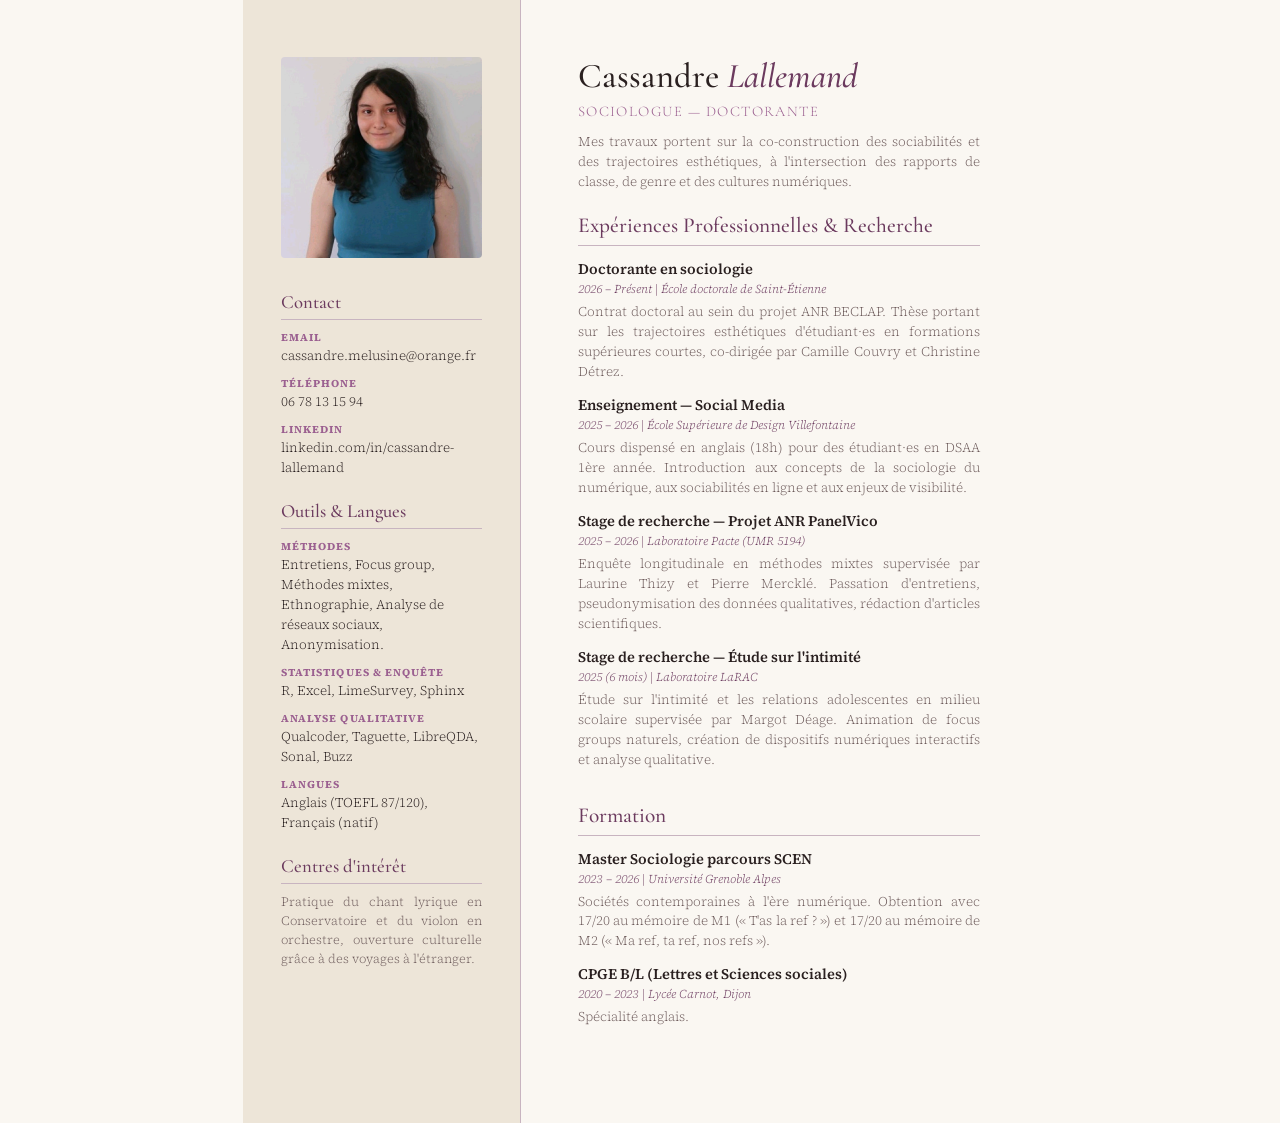
==== pages/CV.html @ e0fe2181 "edit ajout du CV" ====
<!DOCTYPE html>
<html lang="fr">
<head>
  <meta charset="UTF-8" />
  <meta name="viewport" content="width=device-width, initial-scale=1.0" />
  <title>CV — Cassandre Lallemand</title>
  <link rel="preconnect" href="https://fonts.googleapis.com" />
  <link rel="preconnect" href="https://fonts.gstatic.com" crossorigin />
  <link href="https://fonts.googleapis.com/css2?family=Cormorant+Garamond:ital,wght@0,400;0,500;0,600;1,400&family=Source+Serif+4:wght@300;400&display=swap" rel="stylesheet" />
  
  <style>
    /* Configuration spécifique pour l'impression A4 */
    @page {
      size: A4;
      margin: 0;
    }
    * { box-sizing: border-box; margin: 0; padding: 0; }
    
    body {
      font-family: 'Source Serif 4', Georgia, serif;
      font-weight: 300;
      font-size: 10.5pt;
      line-height: 1.5;
      color: #2A2020;
      background: #FAF7F2;
      width: 210mm;
      min-height: 297mm;
      margin: 0 auto;
      display: flex;
    }
    
    /* Colonne latérale (gauche) */
    .sidebar {
      width: 35%;
      background: #EDE5D8;
      padding: 15mm 10mm;
      display: flex;
      flex-direction: column;
      gap: 15px;
      border-right: 1px solid #C8B4C0;
    }
    
    /* Colonne principale (droite) */
    .main {
      width: 65%;
      padding: 15mm 15mm;
      display: flex;
      flex-direction: column;
      gap: 18px;
    }
    
    .photo {
      width: 100%;
      aspect-ratio: 1;
      border-radius: 4px;
      object-fit: cover;
      margin-bottom: 5px;
    }
    
    h1 {
      font-family: 'Cormorant Garamond', Georgia, serif;
      font-size: 26pt;
      font-weight: 500;
      line-height: 1.1;
      color: #2A2020;
      margin-bottom: 5px;
    }
    h1 em {
      color: #6B3A5E;
      font-style: italic;
    }
    
    .job-title {
      font-family: 'Cormorant Garamond', Georgia, serif;
      font-size: 11pt;
      letter-spacing: 0.1em;
      text-transform: uppercase;
      color: #9B6090;
      margin-bottom: 10px;
    }
    
    h2 {
      font-family: 'Cormorant Garamond', Georgia, serif;
      font-size: 16pt;
      font-weight: 500;
      color: #6B3A5E;
      border-bottom: 1px solid #C8B4C0;
      padding-bottom: 3px;
      margin-bottom: 12px;
    }
    
    .section-group { margin-bottom: 12px; }
    
    h3 {
      font-size: 11pt;
      font-weight: 600;
      color: #2A2020;
    }
    
    .meta {
      font-size: 9pt;
      color: #6B3A5E;
      margin-bottom: 4px;
      font-style: italic;
    }
    
    .desc {
      font-size: 10pt;
      color: #6E5C5C;
      text-align: justify;
    }
    
    .contact-item, .skill-item {
      font-size: 10pt;
      margin-bottom: 4px;
      color: #2A2020;
    }
    
    .contact-item strong {
      display: block;
      font-size: 8pt;
      text-transform: uppercase;
      letter-spacing: 0.1em;
      color: #9B6090;
      margin-top: 10px;
    }
    
    ul { padding-left: 15px; color: #6E5C5C; }
    li { margin-bottom: 3px; font-size: 10pt; }
  </style>
</head>
<body>

  <div class="sidebar">
    <img src="../image/profil.png" alt="Photo de Cassandre Lallemand" class="photo">
    
    <div style="margin-top: 10px;">
      <h2 style="font-size: 14pt; margin-bottom: 8px;">Contact</h2>
      <div class="contact-item">
        <strong>Email</strong>
        cassandre.melusine@orange.fr 
      </div>
      <div class="contact-item">
        <strong>Téléphone</strong>
        06 78 13 15 94 
      </div>
      <div class="contact-item">
        <strong>LinkedIn</strong>
        linkedin.com/in/cassandre-lallemand
      </div>
    </div>

    <div>
      <h2 style="font-size: 14pt; margin-bottom: 8px;">Outils & Langues</h2>
      <div class="contact-item">
        <strong>Méthodes</strong>
        Entretiens, Focus group, Méthodes mixtes, Ethnographie, Analyse de réseaux sociaux, Anonymisation.
      </div>
      <div class="contact-item">
        <strong>Statistiques & Enquête</strong>
        R, Excel, LimeSurvey, Sphinx
      </div>
      <div class="contact-item">
        <strong>Analyse qualitative</strong>
        Qualcoder, Taguette, LibreQDA, Sonal, Buzz
      </div>
      <div class="contact-item">
        <strong>Langues</strong>
        Anglais (TOEFL 87/120), Français (natif)
      </div>
    </div>

    <div>
      <h2 style="font-size: 14pt; margin-bottom: 8px;">Centres d'intérêt</h2>
      <div class="contact-item" style="color: #6E5C5C; text-align: justify; font-size: 9.5pt;">
        Pratique du chant lyrique en Conservatoire et du violon en orchestre, ouverture culturelle grâce à des voyages à l'étranger.
      </div>
    </div>
  </div>

  <div class="main">
    
    <div>
      <h1>Cassandre <em>Lallemand</em> </h1>
      <div class="job-title">Sociologue — Doctorante</div>
      <p class="desc">
        Mes travaux portent sur la co-construction des sociabilités et des trajectoires esthétiques, à l'intersection des rapports de classe, de genre et des cultures numériques.
      </p>
    </div>

    <div>
      <h2>Expériences Professionnelles & Recherche</h2>
      
      <div class="section-group">
        <h3>Doctorante en sociologie</h3>
        <div class="meta">2026 – Présent | École doctorale de Saint-Étienne</div>
        <p class="desc">
          Contrat doctoral au sein du projet ANR BECLAP. Thèse portant sur les trajectoires esthétiques d'étudiant·es en formations supérieures courtes, co-dirigée par Camille Couvry et Christine Détrez.
        </p>
      </div>

      <div class="section-group">
        <h3>Enseignement — Social Media</h3>
        <div class="meta">2025 – 2026 | École Supérieure de Design Villefontaine</div>
        <p class="desc">
          Cours dispensé en anglais (18h) pour des étudiant·es en DSAA 1ère année. Introduction aux concepts de la sociologie du numérique, aux sociabilités en ligne et aux enjeux de visibilité.
        </p>
      </div>

      <div class="section-group">
        <h3>Stage de recherche — Projet ANR PanelVico</h3>
        <div class="meta">2025 – 2026 | Laboratoire Pacte (UMR 5194)</div>
        <p class="desc">
          Enquête longitudinale en méthodes mixtes supervisée par Laurine Thizy et Pierre Mercklé. Passation d'entretiens, pseudonymisation des données qualitatives, rédaction d'articles scientifiques.
        </p>
      </div>

      <div class="section-group">
        <h3>Stage de recherche — Étude sur l'intimité</h3>
        <div class="meta">2025 (6 mois) | Laboratoire LaRAC</div>
        <p class="desc">
          Étude sur l'intimité et les relations adolescentes en milieu scolaire supervisée par Margot Déage. Animation de focus groups naturels, création de dispositifs numériques interactifs et analyse qualitative.
        </p>
      </div>
      
<div style="margin-top: 30px;">
      <h2>Formation</h2>
      
      <div class="section-group">
        <h3>Master Sociologie parcours SCEN</h3>
        <div class="meta">2023 – 2026 | Université Grenoble Alpes</div>
        <p class="desc">
          Sociétés contemporaines à l'ère numérique. Obtention avec 17/20 au mémoire de M1 (« T'as la ref ? ») et 17/20 au mémoire de M2 (« Ma ref, ta ref, nos refs »).
        </p>
      </div>

      <div class="section-group">
        <h3>CPGE B/L (Lettres et Sciences sociales)</h3>
        <div class="meta">2020 – 2023 | Lycée Carnot, Dijon</div>
        <p class="desc">Spécialité anglais.</p>
      </div>
    </div>

  </div>
</body>
</html>
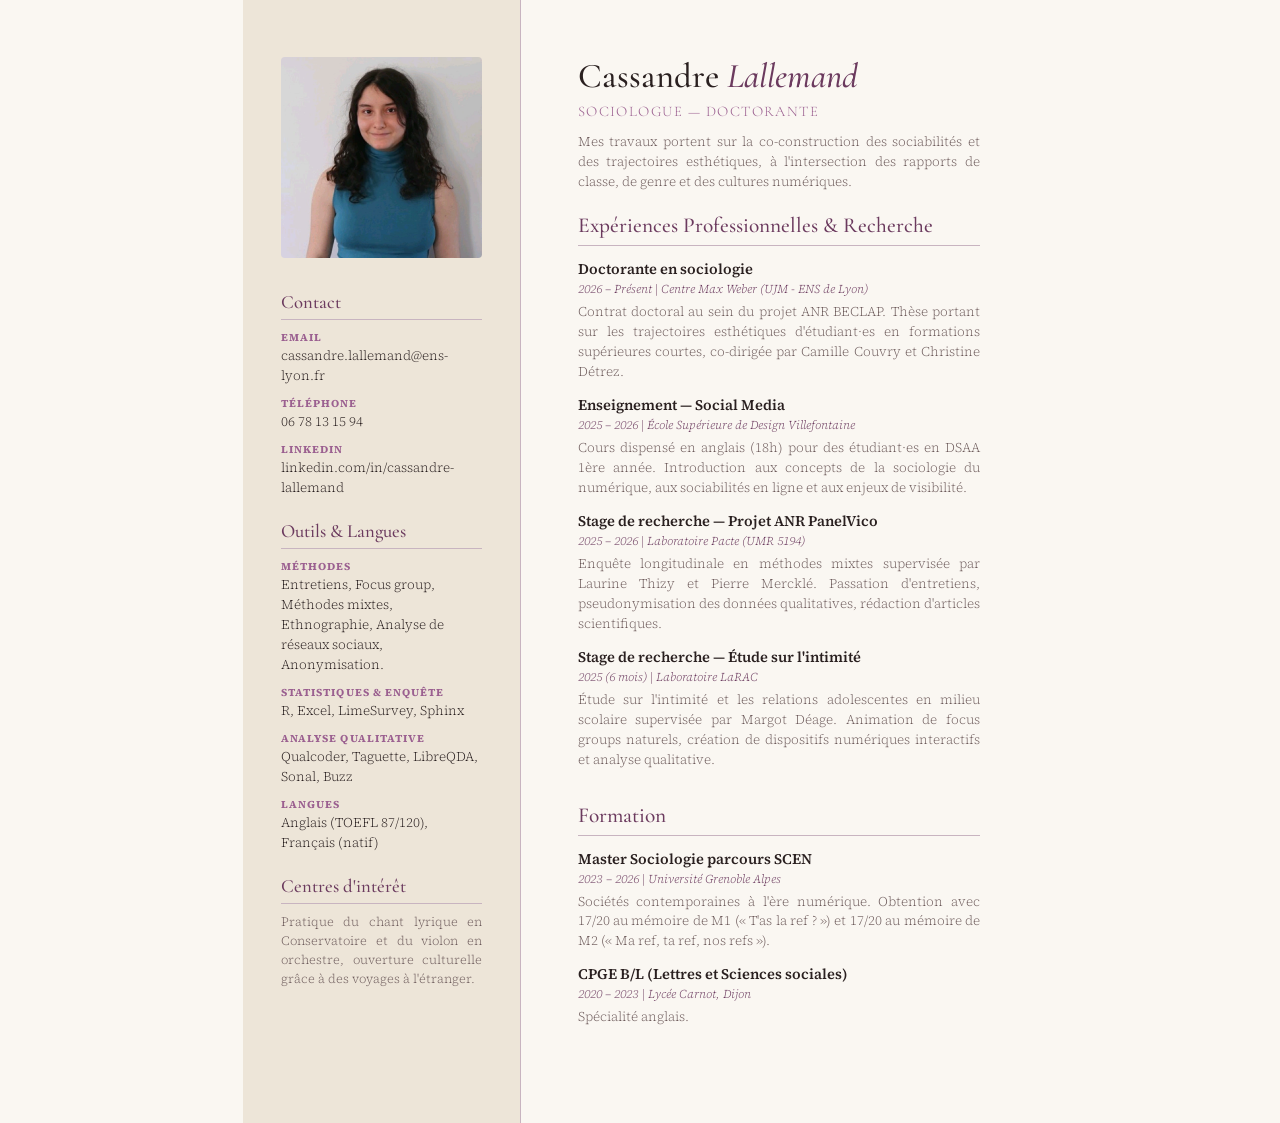
==== commit f2514725: "mise à jour rentrée" ====
--- a/pages/CV.html
+++ b/pages/CV.html
@@ -138,7 +138,7 @@
       <h2 style="font-size: 14pt; margin-bottom: 8px;">Contact</h2>
       <div class="contact-item">
         <strong>Email</strong>
-        cassandre.melusine@orange.fr 
+        cassandre.lallemand@ens-lyon.fr 
       </div>
       <div class="contact-item">
         <strong>Téléphone</strong>
@@ -193,7 +193,7 @@
       
       <div class="section-group">
         <h3>Doctorante en sociologie</h3>
-        <div class="meta">2026 – Présent | École doctorale de Saint-Étienne</div>
+        <div class="meta">2026 – Présent | Centre Max Weber (UJM - ENS de Lyon)</div>
         <p class="desc">
           Contrat doctoral au sein du projet ANR BECLAP. Thèse portant sur les trajectoires esthétiques d'étudiant·es en formations supérieures courtes, co-dirigée par Camille Couvry et Christine Détrez.
         </p>
